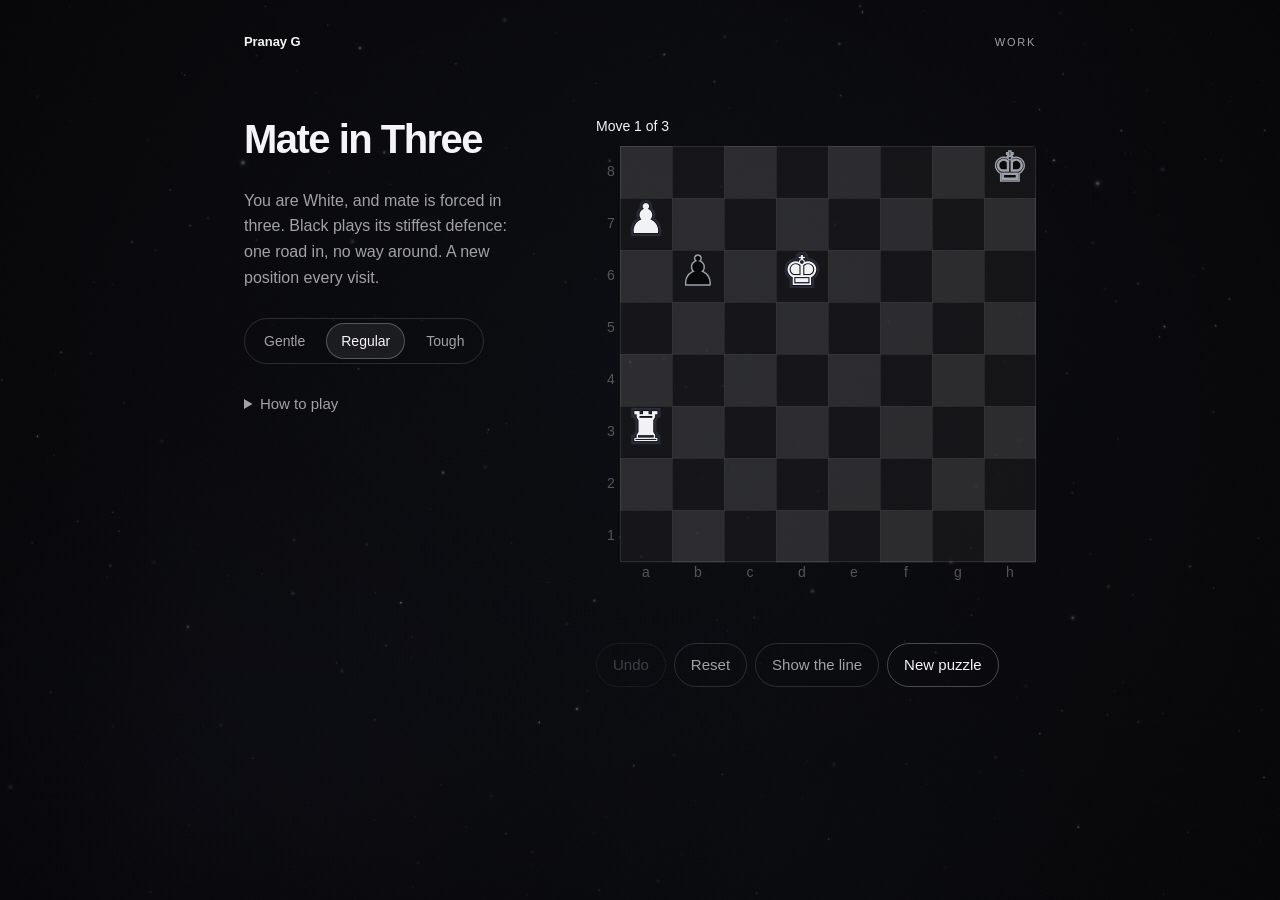
==== play/index.html @ d587d12b "Add files via upload" ====
<!doctype html>
<html lang="en">
<head>
  <meta charset="utf-8">
  <meta name="viewport" content="width=device-width, initial-scale=1, viewport-fit=cover">
  <title>Mate in Three · Pranay G</title>
  <meta name="description" content="A forced mate in three, and a different one every time you open it. You play White; the defence answers with its stiffest reply. Every position is proved correct before you see it.">
  <meta name="theme-color" content="#08080a">
  <meta property="og:type" content="website">
  <meta property="og:title" content="Mate in Three">
  <meta property="og:description" content="A forced mate in three, and a different one every time you open it. Every position is proved correct before you see it.">
  <link rel="icon" href="data:image/svg+xml,%3Csvg xmlns='http://www.w3.org/2000/svg' viewBox='0 0 32 32'%3E%3Crect width='32' height='32' rx='7' fill='%230a0a0c'/%3E%3Crect x='7' y='7' width='9' height='9' fill='%237aa7ff' fill-opacity='.22'/%3E%3Crect x='16' y='16' width='9' height='9' fill='%237aa7ff' fill-opacity='.22'/%3E%3Ccircle cx='20.5' cy='11.5' r='3' fill='%23ececf0'/%3E%3C/svg%3E">
  <link rel="stylesheet" href="game.css">
  <script src="../main.js" defer></script>
  <script src="engine.js" defer></script>
  <script src="puzzles.js" defer></script>
  <script src="game.js" defer></script>
</head>
<body data-sky="quiet">
  <canvas class="sky" aria-hidden="true"></canvas>

  <div class="page">
    <header class="site-header">
      <a class="wordmark quiet" href="../">Pranay G</a>
      <nav class="site-nav label" aria-label="Back">
        <a class="quiet" href="../#work">Work</a>
      </nav>
    </header>

    <main class="game">
      <h1 class="title">Mate in Three</h1>
      <p class="rule" id="rule">
        You are White, and mate is forced in three. Black plays its stiffest
        defence: one road in, no way around. A new position every visit.
      </p>
      <p class="visually-hidden" id="board-help">
        Tap or click one of your pieces, then tap the square to move it to.
        With the keyboard, use the arrow keys to move between squares, then
        Enter or Space to pick up a piece and again to put it down. Press U to
        take a move back, R to start the position again, L to be shown the
        solution, and N for a new position.
      </p>

      <div class="tiers" role="group" aria-label="Difficulty">
        <button type="button" data-tier="0">Gentle</button>
        <button type="button" data-tier="1">Regular</button>
        <button type="button" data-tier="2">Tough</button>
      </div>

      <section class="board-wrap" aria-labelledby="board-label">
        <div class="board-bar">
          <h2 class="level-name" id="board-label">
            <span data-tally>Move 1 of 3</span>
          </h2>
          <p class="tally" data-score></p>
        </div>

        <div class="board-frame">
          <canvas id="board" tabindex="0" role="application"
                  aria-label="Chess board"
                  aria-describedby="rule board-help"></canvas>
        </div>

        <p class="board-status" data-status>&nbsp;</p>

        <div class="promotion" data-promotion hidden>
          <p class="promotion-label" id="promotion-label">Promote to</p>
          <div class="promotion-choices" role="group" aria-labelledby="promotion-label"
               data-promotion-choices></div>
        </div>

        <div class="controls">
          <button type="button" data-undo>Undo</button>
          <button type="button" data-reset>Reset</button>
          <button type="button" data-line>Show the line</button>
          <button type="button" class="primary" data-next>New puzzle</button>
        </div>

        <p class="line-out" data-line-out hidden></p>
      </section>

      <p class="visually-hidden" role="status" aria-live="polite" data-live></p>

      <details class="help">
        <summary>How to play</summary>
        <div class="help-body">
          <dl>
            <dt>Moving</dt>
            <dd>Tap a piece, then tap where it goes. Its legal squares are
              marked. Tap it again to put it down.</dd>
            <dt>Keyboard</dt>
            <dd>Arrow keys to move about the board, <kbd>Enter</kbd> to pick up
              and put down. <kbd>U</kbd> takes a move back, <kbd>R</kbd> starts
              the position again, <kbd>L</kbd> shows the line, <kbd>N</kbd>
              brings up a new one.</dd>
            <dt>Getting it wrong</dt>
            <dd>A move that lets Black wriggle out is allowed. You will be
              told, and you can take it back. Run out of moves and you can be
              shown the line.</dd>
            <dt>The defence</dt>
            <dd>Black picks the reply that puts mate off longest, every time.
              It is not guessing, and it will not help you.</dd>
            <dt>Where these come from</dt>
            <dd>A hundred and fifty are built in, and more are worked out in the
              background as you play. None of them reaches the board until a
              search has proved that mate in three is forced, that there is no
              mate in two, and that only one first move works.</dd>
          </dl>
          <p class="help-note">Your score is kept in this browser only.
            Nothing is sent anywhere, and nothing is loaded from anywhere
            else.</p>
        </div>
      </details>
    </main>
  </div>
</body>
</html>
---- play/game.css ----
/* 
   game.css: Mate in Three. The site's style.css is not loaded here; its
   tokens, header, footer, links and page transition are repeated below so
   the two pages match. If you change a token in style.css, change it here.

   Sections:
     1. Tokens
     2. Base
     3. Starfield canvas
     4. Layout & header
     5. Title and rule
     6. Board
     7. Buttons
     8. Level picker
     9. Help & footer
    10. Wide screens
    11. Page transition
    12. Reduced motion
    */

/* 1. Tokens */

:root {
  --bg: #08080a;
  --text: #f5f5f7;
  --text-muted: #a1a1a6;           /* the site's --text-2 */
  --text-faint: #7d7d83;           /* the site's --text-3 */
  --rule: rgba(255, 255, 255, 0.14);
  --rule-strong: rgba(255, 255, 255, 0.26);
  --underline: rgba(255, 255, 255, 0.24);
  --accent: #a9bdff;
  --accent-soft: rgba(169, 189, 255, 0.28);
  --hairline: 1px;

  --font-display: -apple-system, "SF Pro Display", BlinkMacSystemFont, "Segoe UI",
    Roboto, "Helvetica Neue", Arial, sans-serif;
  --font-text: -apple-system, "SF Pro Text", BlinkMacSystemFont, "Segoe UI",
    Roboto, "Helvetica Neue", Arial, sans-serif;

  --column: 560px;
  --gutter: clamp(1.5rem, 0.5rem + 4vw, 3rem);
  --t-label: 0.6875rem;
  --t-meta: 0.8125rem;

  --ease-out-expo: cubic-bezier(0.16, 1, 0.3, 1);
  --ease-out-soft: cubic-bezier(0.25, 0.6, 0.3, 1);
  --ease-sweep: cubic-bezier(0.55, 0, 0.1, 1);
  --fade: 450ms;
  --link-sweep: 520ms;
  --page-transition: 360ms;

  color-scheme: dark;
}

@media (min-resolution: 2dppx) { :root { --hairline: 0.5px; } }
@media (min-resolution: 3dppx) { :root { --hairline: 0.34px; } }

/* 2. Base */

*,
*::before,
*::after {
  box-sizing: border-box;
}

/* Flex and grid layouts otherwise win against the hidden attribute. */
[hidden] { display: none !important; }

html {
  background: var(--bg);
  color: var(--text);
  font-family: var(--font-text);
  line-height: 1.6;
  -webkit-text-size-adjust: 100%;
  text-size-adjust: 100%;
  -webkit-font-smoothing: antialiased;
  -moz-osx-font-smoothing: grayscale;
  scrollbar-color: #26262b var(--bg);
}

::-webkit-scrollbar { width: 10px; height: 10px; }
::-webkit-scrollbar-track { background: var(--bg); }
::-webkit-scrollbar-thumb {
  background: #26262b;
  border: 3px solid var(--bg);
  border-radius: 10px;
}

body {
  margin: 0;
  min-height: 100svh;
  font-size: 1.0625rem;
}

h1, h2 {
  font-family: var(--font-display);
  font-weight: 600;
  line-height: 1.15;
  letter-spacing: -0.02em;
  margin: 0;
}

p { margin: 0; }

::selection {
  background: var(--accent-soft);
  color: #fff;
}

:focus-visible {
  outline: 1.5px solid var(--accent);
  outline-offset: 4px;
  border-radius: 2px;
}

b { font-weight: 600; color: #fff; }

/* 3. Starfield canvas */

/* Drawn by the site's main.js: a backdrop canvas it creates, stars above. */
.sky,
.sky-backdrop {
  position: fixed;
  top: 0;
  left: 0;
  width: 100%;
  height: 100vh;
  height: 100lvh;
  z-index: 0;
  pointer-events: none;
  opacity: 0;                      /* main.js fades them in */
}

.sky-backdrop { will-change: transform; }

/* 4. Layout & header */

.page {
  position: relative;
  z-index: 1;
  display: flex;
  flex-direction: column;
  min-height: 100svh;
  max-width: calc(var(--column) + 2 * var(--gutter));
  margin: 0 auto;
  padding-top: env(safe-area-inset-top);
  padding-bottom: max(1.5rem, env(safe-area-inset-bottom));
  padding-left: max(var(--gutter), env(safe-area-inset-left));
  padding-right: max(var(--gutter), env(safe-area-inset-right));
}

/* Header, labels and links: the same as the site's. */
.site-header {
  display: flex;
  align-items: baseline;
  justify-content: space-between;
  gap: 1rem;
  padding: 2rem 0;
}

.wordmark {
  font-family: var(--font-display);
  font-size: var(--t-meta);
  font-weight: 600;
  letter-spacing: -0.005em;
}

.label {
  font-size: var(--t-label);
  font-weight: 500;
  line-height: 1.4;
  letter-spacing: 0.16em;
  text-transform: uppercase;
  color: var(--text-muted);
}

.meta {
  font-size: var(--t-meta);
  line-height: 1.5;
  color: var(--text-faint);
}

.site-nav a { color: var(--text-muted); }
.site-nav a:hover,
.site-nav a:focus-visible { color: var(--text); }

a {
  color: inherit;
  text-decoration: none;
  background-image:
    linear-gradient(var(--accent), var(--accent)),
    linear-gradient(var(--underline), var(--underline));
  background-size: 0% 1px, 100% 1px;
  background-position: right bottom, left bottom;
  background-repeat: no-repeat;
  padding-bottom: 0.12em;
  transition: background-size var(--link-sweep) var(--ease-sweep),
    color var(--link-sweep) var(--ease-sweep),
    opacity 320ms var(--ease-out-soft);
}

a:hover,
a:focus-visible {
  background-size: 100% 1px, 100% 1px;
  background-position: left bottom, left bottom;
}

a:active { opacity: 0.6; transition-duration: var(--link-sweep), var(--link-sweep), 0s; }

a.quiet { background-size: 0% 1px, 0% 1px; }
a.quiet:hover,
a.quiet:focus-visible { background-size: 100% 1px, 0% 1px; }

.game {
  flex: 1 1 auto;
  display: flex;
  flex-direction: column;
  gap: clamp(0.875rem, 2.4vh, 1.75rem);
  padding: clamp(1.25rem, 3.5vh, 3rem) 0 2rem;
}

/* 5. Title and rule */

.title {
  font-size: clamp(2.25rem, 1.2rem + 3.4vw, 3rem);
  line-height: 1.05;
  letter-spacing: -0.038em;
  text-wrap: balance;
}

.rule {
  color: var(--text-muted);
  font-size: 1rem;
  max-width: 44ch;
  text-wrap: pretty;
}

/* 6. Board */

.board-wrap {
  display: flex;
  flex-direction: column;
  gap: 0.75rem;
}

.board-bar {
  display: flex;
  align-items: baseline;
  justify-content: space-between;
  gap: 1rem;
  font-size: 0.875rem;
}

.level-name {
  font-size: 0.875rem;
  font-weight: 500;
  letter-spacing: 0;
  color: var(--text);
}

.level-name .of { color: var(--text-faint); }

.tally {
  color: var(--text-faint);
  font-variant-numeric: tabular-nums;
  white-space: nowrap;
}

.board-frame {
  display: flex;
  justify-content: center;
}

#board {
  display: block;
  width: min(100%, 520px);
  width: min(100%, 520px, 58svh);    /* also fits a short window */
  aspect-ratio: 1;
  touch-action: none;                /* dragging draws, it doesn't scroll */
  -webkit-tap-highlight-color: transparent;
  -webkit-user-select: none;
  user-select: none;
  cursor: pointer;
  border-radius: 4px;
}

#board:focus-visible { outline-offset: 6px; }

/* Touching or clicking the board focuses it so the keyboard works, but a ring
   around the whole board would be noise. game.js lifts this class the moment
   a key is pressed. */
#board.quiet-focus:focus-visible { outline: none; }

.board-status {
  min-height: 2.2em;
  font-size: 0.9375rem;
  color: var(--text-muted);
  text-align: center;
  text-wrap: pretty;
  transition: color var(--fade) var(--ease-out-expo);
}

.board-status[data-tone="solved"] {
  color: var(--accent);
  font-weight: 500;
}

.board-status[data-tone="nudge"] { color: var(--text); }

/* The line, shown when someone gives up or runs out of moves. */
.line-out {
  font-family: var(--font-text);
  font-size: 0.9375rem;
  font-variant-numeric: tabular-nums;
  letter-spacing: 0.01em;
  color: var(--accent);
  text-align: center;
  padding-top: 0.25rem;
}

/* Promotion: four glyphs, thumb-sized. */
.promotion {
  display: flex;
  flex-wrap: wrap;
  align-items: center;
  justify-content: center;
  gap: 0.5rem 0.875rem;
}

.promotion-label {
  font-size: 0.875rem;
  color: var(--text-muted);
}

.promotion-choices {
  display: flex;
  gap: 0.5rem;
}

.promotion-choices button {
  min-width: 3rem;
  min-height: 3rem;
  padding: 0;
  font-size: 1.5rem;
  line-height: 1;
  color: var(--text);
  border-color: var(--rule-strong);
}

.promotion-choices button:hover {
  color: var(--accent);
  border-color: var(--accent);
}

/* 7. Buttons */

.controls {
  display: flex;
  flex-wrap: wrap;
  justify-content: center;
  gap: 0.5rem;
}

/* Below about 360px four buttons do not fit one row: two even rows instead. */
@media (max-width: 22.5rem) {
  .controls {
    display: grid !important;
    grid-template-columns: 1fr 1fr;
  }
}

button {
  font: inherit;
  font-size: 0.9375rem;
  font-family: var(--font-text);
  color: var(--text-muted);
  background: none;
  border: 1px solid var(--rule);
  border-radius: 999px;
  padding: 0.5rem 1rem;
  min-height: 2.75rem;               /* comfortable thumb target */
  white-space: nowrap;
  cursor: pointer;
  transition: color var(--fade) var(--ease-out-expo),
    border-color var(--fade) var(--ease-out-expo);
}

button:hover:not(:disabled) {
  color: var(--text);
  border-color: var(--rule-strong);
}

button:disabled {
  color: var(--text-faint);
  opacity: 0.45;
  cursor: default;
}

button.primary {
  color: var(--text);
  border-color: var(--rule-strong);
}

button.primary:hover:not(:disabled) { border-color: var(--text-muted); }

/* Difficulty: three quiet options, the chosen one filled in. */

.tiers {
  display: flex;
  gap: 0.375rem;
  border: 1px solid var(--rule);
  border-radius: 999px;
  padding: 0.25rem;
  width: fit-content;
}

.tiers button {
  border-color: transparent;
  min-height: 2.125rem;
  padding: 0.35rem 0.875rem;
  font-size: 0.875rem;
}

.tiers button[aria-pressed="true"] {
  color: var(--text);
  background: rgba(255, 255, 255, 0.07);
  border-color: var(--rule-strong);
}


/* 8. Level picker */

.levels ul {
  display: flex;
  flex-wrap: wrap;
  justify-content: center;
  gap: 0.5rem;
  margin: 0;
  padding: 0;
  list-style: none;
}

.levels button {
  min-width: 2.25rem;
  min-height: 2.25rem;
  padding: 0;
  font-size: 0.8125rem;
  font-variant-numeric: tabular-nums;
  border-color: transparent;
  color: var(--text-faint);
}

.levels button[data-state="solved"] {
  color: var(--accent);
  border-color: var(--accent-soft);
}

.levels button[data-state="open"] {
  color: var(--text-muted);
  border-color: var(--rule);
}

.levels button[aria-current="true"] {
  color: var(--text);
  background: rgba(255, 255, 255, 0.07);
  border-color: var(--rule-strong);
}

.visually-hidden {
  position: absolute;
  width: 1px;
  height: 1px;
  overflow: hidden;
  clip-path: inset(50%);
  white-space: nowrap;
}

/* 9. Help & footer */

.help {
  font-size: 0.9375rem;
  border-top: var(--hairline) solid var(--rule);
  padding-top: 1.25rem;
}

.help summary {
  color: var(--text-muted);
  cursor: pointer;
  width: fit-content;
}

.help summary:hover { color: var(--text); }

.help-body { padding-top: 1rem; }

.help dl { margin: 0; }

.help dt {
  font-size: var(--t-label);
  font-weight: 500;
  letter-spacing: 0.16em;
  text-transform: uppercase;
  color: var(--text-faint);
}

.help dd + dt { margin-top: 1.25rem; }
.help dt + dd { margin-top: 0.375rem; }

.help dd {
  margin: 0;
  color: var(--text-muted);
}

kbd {
  font-family: inherit;
  font-size: 0.875em;
  color: var(--text);
  border: 1px solid var(--rule);
  border-radius: 4px;
  padding: 0.05em 0.35em;
}

.help-note {
  margin-top: 1.25rem;
  color: var(--text-faint);
  font-size: 0.8125rem;
}

.site-footer {
  padding-top: 1.5rem;
  border-top: var(--hairline) solid var(--rule);
}

.site-footer p { max-width: 52ch; }

/* Phones: the board and all four controls fit on the first screen, so a
   visitor can play without scrolling. Header, title block and gaps tighten;
   the controls go back to one row when they fit (wider than about 360px). */
@media (max-width: 30rem) {
  .site-header { padding: 1rem 0; }

  .game {
    gap: 0.75rem;
    padding-top: 0.25rem;
  }

  .title { font-size: 2rem; }

  .rule {
    font-size: 0.9375rem;
    line-height: 1.5;
  }

  .board-status {
    min-height: 1.5em;
    font-size: 0.875rem;
  }

  /* Short screens (Safari with its toolbars showing): the board gives up
     width before the controls fall off the screen. 23rem is everything else
     on the first screen. */
  #board { width: min(100%, calc(100svh - 23rem)); min-width: 16rem; }

  .controls {
    display: flex;
    flex-wrap: wrap;
    gap: 0.3125rem;
  }

  .controls button {
    flex: 1 1 auto;
    padding: 0.5rem 0.5rem;
    font-size: 0.875rem;
  }
}

/* 10. Wide screens
   Words on the left, board on the right, so the whole game fits a laptop
   window without scrolling. */

@media (min-width: 960px) {
  :root { --column: 49.5rem; }     /* the site's label column + content column */

  .game {
    display: grid;
    grid-template-columns: minmax(16rem, 1fr) min(440px, 56svh);
    grid-template-areas:
      "title  board"
      "rule   board"
      "levels board"
      "help   board";
    grid-template-rows: auto auto auto 1fr;
    column-gap: clamp(2.5rem, 5vw, 4rem);
    row-gap: 1.75rem;
    align-items: start;
  }

  .title { grid-area: title; font-size: 2.5rem; }
  .rule { grid-area: rule; }
  .board-wrap { grid-area: board; }
  .levels { grid-area: levels; }
  .help { grid-area: help; }

  #board { width: 100%; }

  .controls,
  .levels ul { justify-content: flex-start; }

  .help { border-top: none; padding-top: 0; }
}

/* 11. Page transition: the site's dissolve, so site and game feel like one
   place. Both pages must opt in for it to run. */

@media (prefers-reduced-motion: no-preference) {
  @view-transition { navigation: auto; }
}

::view-transition-old(root) {
  animation: none;
  mix-blend-mode: normal;
}

::view-transition-new(root) {
  animation: vt-dissolve var(--page-transition) var(--ease-out-soft) both;
  mix-blend-mode: normal;
}

@keyframes vt-dissolve {
  from { opacity: 0; }
}

/* 12. Reduced motion */

@media (prefers-reduced-motion: reduce) {
  *,
  *::before,
  *::after {
    transition: none !important;
    animation: none !important;
  }
}
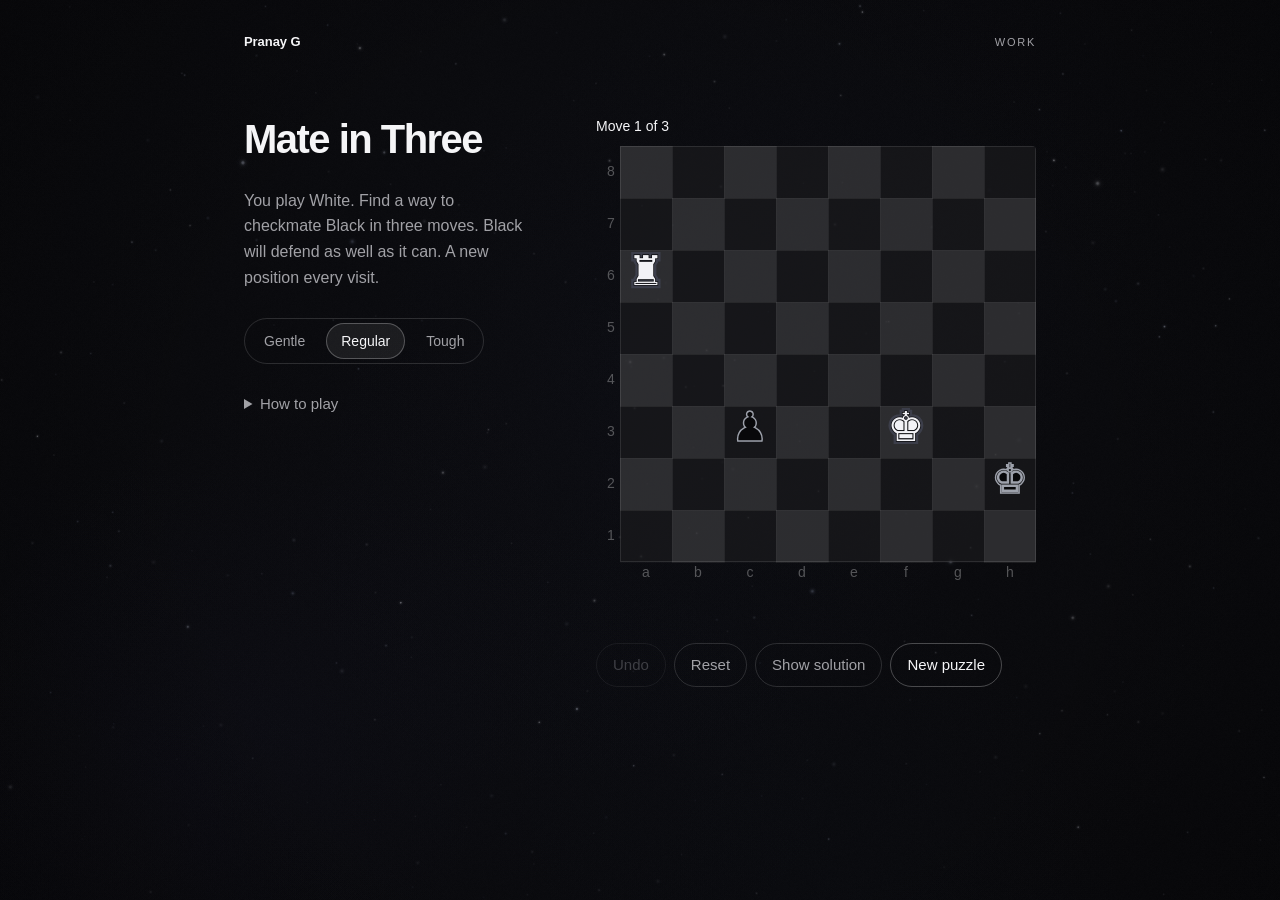
==== commit ddaafcaf: "Add files via upload fixed game descriptions" ====
--- a/play/index.html
+++ b/play/index.html
@@ -4,7 +4,7 @@
   <meta charset="utf-8">
   <meta name="viewport" content="width=device-width, initial-scale=1, viewport-fit=cover">
   <title>Mate in Three · Pranay G</title>
-  <meta name="description" content="A forced mate in three, and a different one every time you open it. You play White; the defence answers with its stiffest reply. Every position is proved correct before you see it.">
+  <meta name="description" content="A quick chess puzzle: checkmate Black in three moves. A new position every visit.">
   <meta name="theme-color" content="#08080a">
   <meta property="og:type" content="website">
   <meta property="og:title" content="Mate in Three">
@@ -30,8 +30,8 @@
     <main class="game">
       <h1 class="title">Mate in Three</h1>
       <p class="rule" id="rule">
-        You are White, and mate is forced in three. Black plays its stiffest
-        defence: one road in, no way around. A new position every visit.
+        You play White. Find a way to checkmate Black in three moves.
+        Black will defend as well as it can. A new position every visit.
       </p>
       <p class="visually-hidden" id="board-help">
         Tap or click one of your pieces, then tap the square to move it to.
@@ -72,7 +72,7 @@
         <div class="controls">
           <button type="button" data-undo>Undo</button>
           <button type="button" data-reset>Reset</button>
-          <button type="button" data-line>Show the line</button>
+          <button type="button" data-line>Show solution</button>
           <button type="button" class="primary" data-next>New puzzle</button>
         </div>
 
@@ -91,15 +91,13 @@
             <dt>Keyboard</dt>
             <dd>Arrow keys to move about the board, <kbd>Enter</kbd> to pick up
               and put down. <kbd>U</kbd> takes a move back, <kbd>R</kbd> starts
-              the position again, <kbd>L</kbd> shows the line, <kbd>N</kbd>
+              the position again, <kbd>L</kbd> shows the solution, <kbd>N</kbd>
               brings up a new one.</dd>
             <dt>Getting it wrong</dt>
-            <dd>A move that lets Black wriggle out is allowed. You will be
-              told, and you can take it back. Run out of moves and you can be
-              shown the line.</dd>
+            <dd>If a move lets Black escape, you will be told and can take it
+              back. Stuck? Tap “Show the line” to see the solution.</dd>
             <dt>The defence</dt>
-            <dd>Black picks the reply that puts mate off longest, every time.
-              It is not guessing, and it will not help you.</dd>
+            <dd>Black always picks the move that delays checkmate the longest.</dd>
             <dt>Where these come from</dt>
             <dd>A hundred and fifty are built in, and more are worked out in the
               background as you play. None of them reaches the board until a
